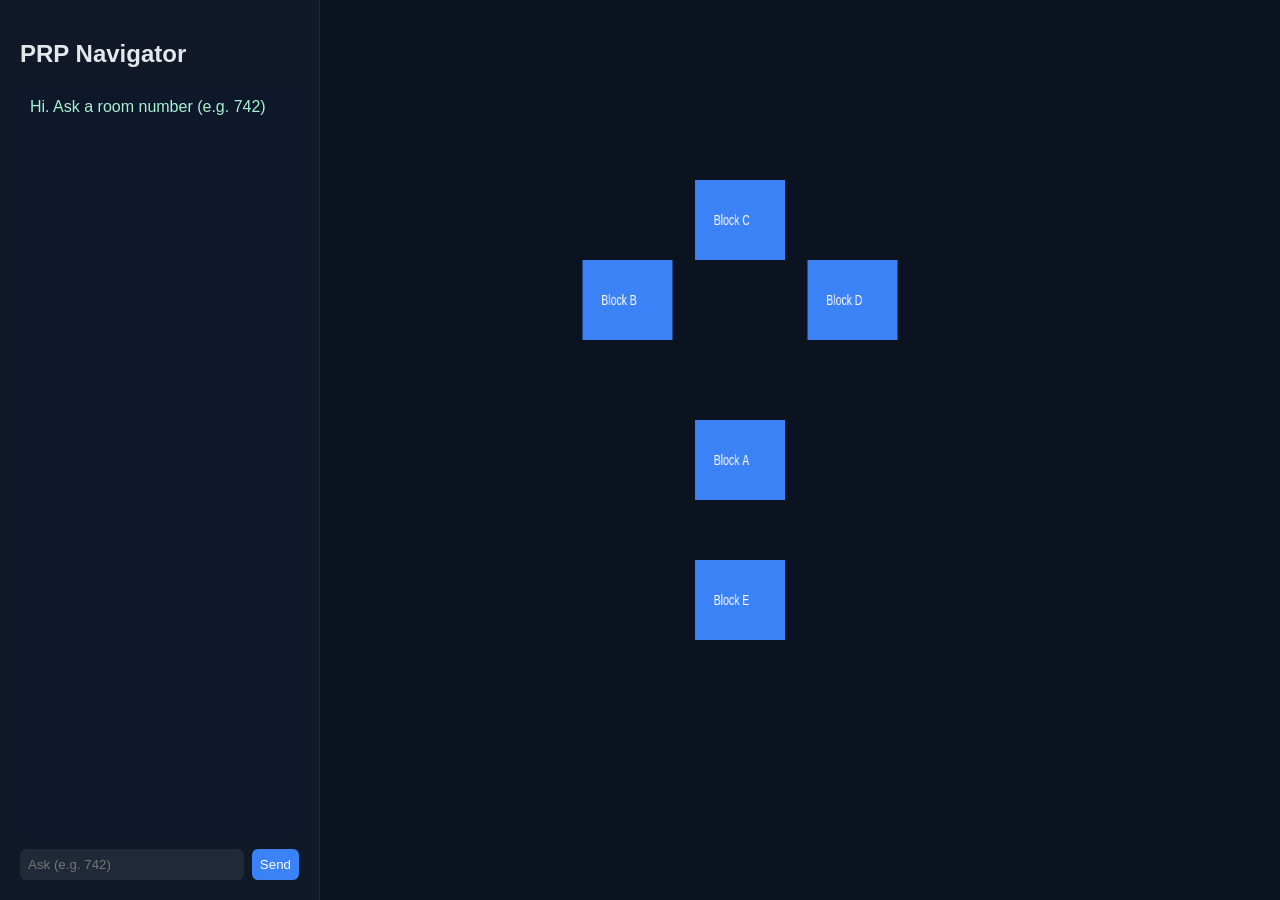
==== frontend/index.html @ 0db6a124 "PRP Navigator fullstack(frontend+backend+chatbot" ====
<html>
<html lang="en">
<head>
<meta charset="UTF-8">
<title>PRP Navigator</title>
<link rel="stylesheet" href="style.css">
</head>

<body>

<div class="app">

  <div class="sidebar">
    <h2>PRP Navigator</h2>

    <div id="messages"></div>

    <div class="chat-input">
      <input id="chatInput" placeholder="Ask (e.g. 742)">
      <button id="sendBtn">Send</button>
    </div>
  </div>

  <div class="map-container">
    <canvas id="map"></canvas>
  </div>

</div>

<script type="module" src="app.js"></script>

</body>
</html>
---- frontend/style.css ----
*{ box-sizing:border-box; }

body{
margin:0;
font-family:Inter, sans-serif;
background:#0b1220;
color:#e5e7eb;
}

.app{
display:flex;
height:100vh;
}

.sidebar{
width:320px;
background:#111827;
padding:20px;
display:flex;
flex-direction:column;
border-right:1px solid #1f2937;
}

#messages{
flex:1;
overflow-y:auto;
background:#0f172a;
padding:10px;
border-radius:8px;
margin-bottom:10px;
}

.message{ margin-bottom:8px; }
.user{ color:#93c5fd; }
.bot{ color:#a7f3d0; }

.chat-input{
display:flex;
gap:8px;
}

input{
flex:1;
padding:8px;
border:none;
border-radius:6px;
background:#1f2937;
color:white;
}

button{
padding:8px;
border:none;
border-radius:6px;
background:#3b82f6;
color:white;
cursor:pointer;
}

.map-container{
flex:1;
}

canvas{
width:100%;
height:100%;
display:block;
}
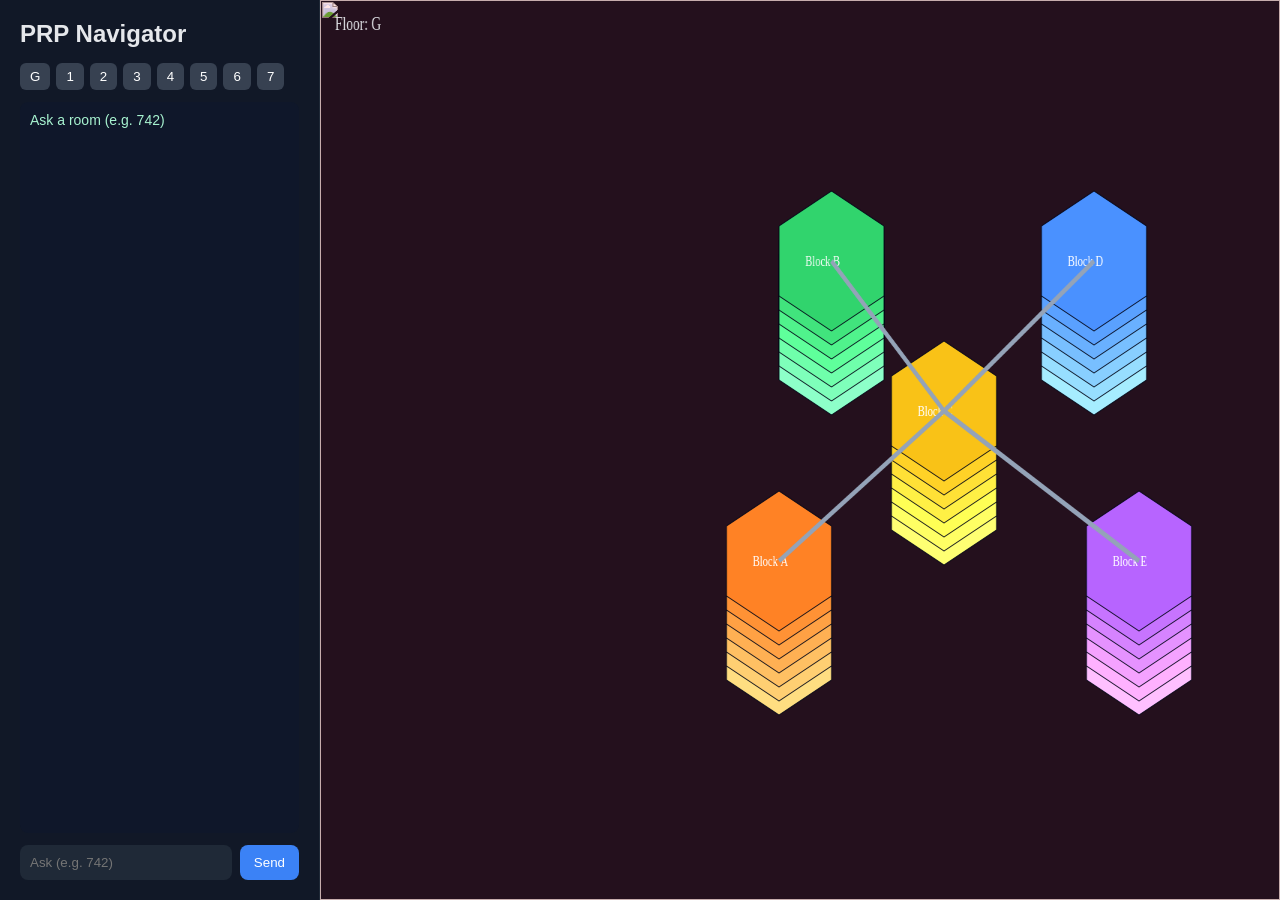
==== commit c4fede37: "final PRP navigator with layout + chatbot + backend fix" ====
--- a/frontend/index.html
+++ b/frontend/index.html
@@ -13,15 +13,28 @@
   <div class="sidebar">
     <h2>PRP Navigator</h2>
 
+    <div class="floor-controls">
+      <button onclick="setFloor('G')">G</button>
+      <button onclick="setFloor('1')">1</button>
+      <button onclick="setFloor('2')">2</button>
+      <button onclick="setFloor('3')">3</button>
+      <button onclick="setFloor('4')">4</button>
+      <button onclick="setFloor('5')">5</button>
+      <button onclick="setFloor('6')">6</button>
+      <button onclick="setFloor('7')">7</button>
+    </div>
+
     <div id="messages"></div>
 
     <div class="chat-input">
       <input id="chatInput" placeholder="Ask (e.g. 742)">
       <button id="sendBtn">Send</button>
     </div>
+
   </div>
 
   <div class="map-container">
+    <img src="prp.jpg" class="bg-image">
     <canvas id="map"></canvas>
   </div>
 
--- a/frontend/style.css
+++ b/frontend/style.css
@@ -1,68 +1,155 @@
-*{ box-sizing:border-box; }
+*{
+  box-sizing: border-box;
+  margin: 0;
+  padding: 0;
+}
+
 
 body{
-margin:0;
-font-family:Inter, sans-serif;
-background:#0b1220;
-color:#e5e7eb;
+  font-family: Inter, sans-serif;
+  background: #0b1220;
+  color: #e5e7eb;
+  height: 100vh;
+  overflow: hidden;
 }
 
+
 .app{
-display:flex;
-height:100vh;
+  display: flex;
+  height: 100vh;
 }
 
+
 .sidebar{
-width:320px;
-background:#111827;
-padding:20px;
-display:flex;
-flex-direction:column;
-border-right:1px solid #1f2937;
+  width: 320px;
+  background: #111827;
+  padding: 20px;
+  display: flex;
+  flex-direction: column;
+  border-right: 1px solid #1f2937;
 }
 
-#messages{
-flex:1;
-overflow-y:auto;
-background:#0f172a;
-padding:10px;
-border-radius:8px;
-margin-bottom:10px;
+.sidebar h2{
+  margin-bottom: 15px;
 }
 
-.message{ margin-bottom:8px; }
-.user{ color:#93c5fd; }
-.bot{ color:#a7f3d0; }
+
+.floor-controls{
+  display: flex;
+  flex-wrap: wrap;
+  gap: 6px;
+  margin-bottom: 12px;
+}
+
+.floor-controls button{
+  background: #374151;
+  color: white;
+  border: none;
+  padding: 6px 10px;
+  border-radius: 6px;
+  cursor: pointer;
+  transition: 0.2s;
+}
+
+.floor-controls button:hover{
+  background: #4b5563;
+}
+
+
+#messages{
+  flex: 1;
+  overflow-y: auto;
+  background: #0f172a;
+  padding: 10px;
+  border-radius: 8px;
+  margin-bottom: 12px;
+}
+
+
+.message{
+  margin-bottom: 8px;
+  font-size: 14px;
+}
+
+.user{
+  color: #93c5fd;
+}
+
+.bot{
+  color: #a7f3d0;
+}
+
 
 .chat-input{
-display:flex;
-gap:8px;
+  display: flex;
+  gap: 8px;
 }
 
 input{
-flex:1;
-padding:8px;
-border:none;
-border-radius:6px;
-background:#1f2937;
-color:white;
+  flex: 1;
+  padding: 10px;
+  border: none;
+  border-radius: 8px;
+  background: #1f2937;
+  color: white;
+  outline: none;
 }
 
-button{
-padding:8px;
-border:none;
-border-radius:6px;
-background:#3b82f6;
-color:white;
-cursor:pointer;
+input:focus{
+  outline: 2px solid #3b82f6;
 }
 
-.map-container{
-flex:1;
+
+button{
+  padding: 10px 14px;
+  border: none;
+  border-radius: 8px;
+  background: #3b82f6;
+  color: white;
+  cursor: pointer;
+  transition: 0.2s;
 }
 
-canvas{
+button:hover{
+  background: #2563eb;
+}
+
+
+.map-container{
+  flex: 1;
+  position: relative;
+  overflow: hidden;
+}
+
+
+.bg-image{
+position:absolute;
+top:0;
+left:0;
 width:100%;
 height:100%;
-display:block;
+object-fit:cover;
+opacity:1;        
+z-index:0;
+}
+
+
+canvas{
+  position: absolute;
+  top: 0;
+  left: 0;
+  width: 100%;
+  height: 100%;
+background: rgba(255,0,0,0.1);
+  z-index: 1;
+}
+
+
+#messages::-webkit-scrollbar{
+  width: 6px;
+}
+
+#messages::-webkit-scrollbar-thumb{
+  background: #374151;
+  border-radius: 4px;
 }
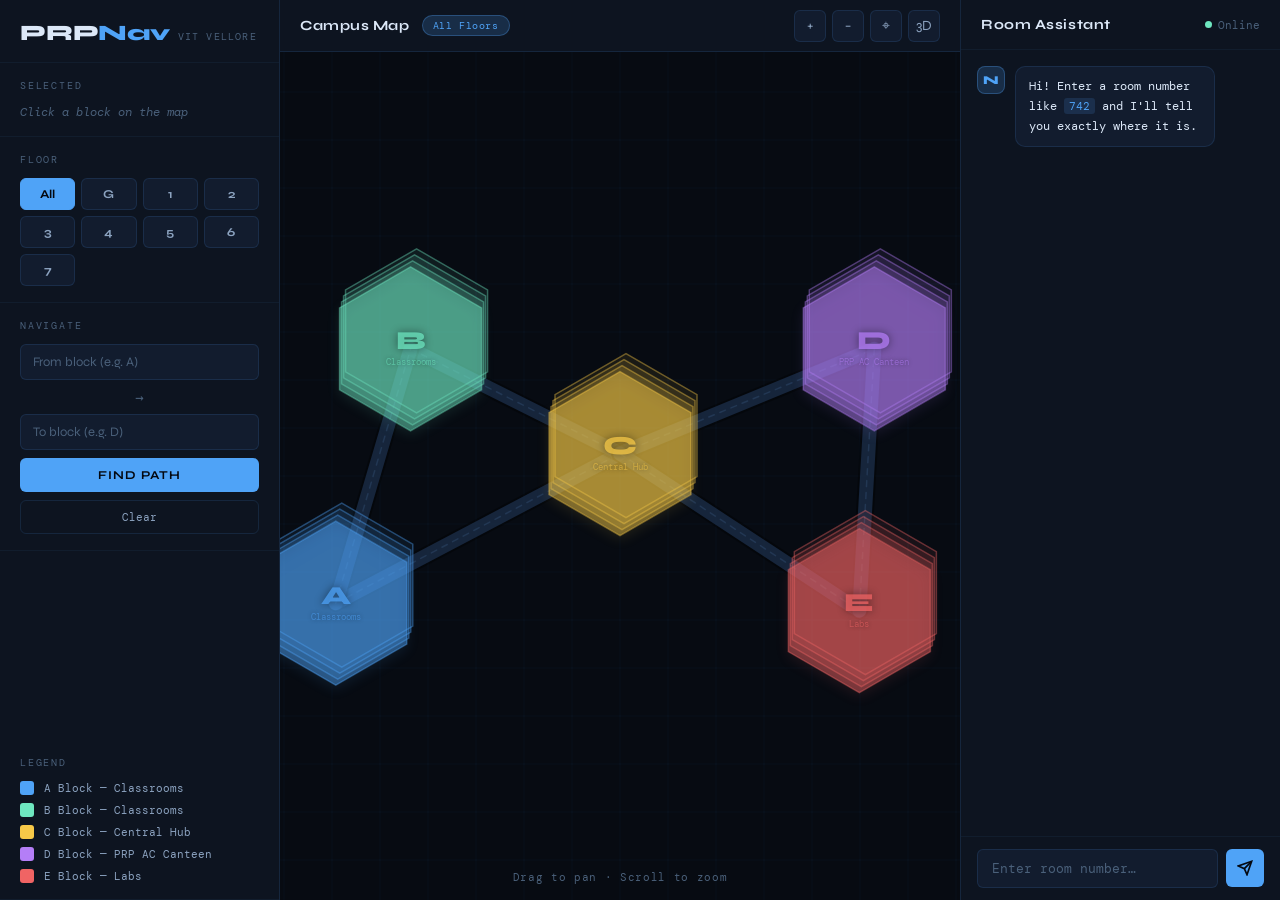
==== commit 79162d7a: "update code" ====
--- a/frontend/index.html
+++ b/frontend/index.html
@@ -1,46 +1,134 @@
 <html>
 <html lang="en">
 <head>
-<meta charset="UTF-8">
-<title>PRP Navigator</title>
-<link rel="stylesheet" href="style.css">
+  <meta charset="UTF-8" />
+  <meta name="viewport" content="width=device-width, initial-scale=1.0" />
+  <title>PRP Navigator — VIT Vellore</title>
+  <link rel="stylesheet" href="style.css" />
+  <link
+    href="https://fonts.googleapis.com/css2?family=Syne:wght@400;600;700;800&family=DM+Mono:wght@300;400;500&family=Instrument+Serif:ital@0;1&display=swap"
+    rel="stylesheet"
+  />
 </head>
-
 <body>
 
-<div class="app">
-
-  <div class="sidebar">
-    <h2>PRP Navigator</h2>
-
-    <div class="floor-controls">
-      <button onclick="setFloor('G')">G</button>
-      <button onclick="setFloor('1')">1</button>
-      <button onclick="setFloor('2')">2</button>
-      <button onclick="setFloor('3')">3</button>
-      <button onclick="setFloor('4')">4</button>
-      <button onclick="setFloor('5')">5</button>
-      <button onclick="setFloor('6')">6</button>
-      <button onclick="setFloor('7')">7</button>
+  
+  <aside class="sidebar" id="sidebar">
+    <div class="sidebar-header">
+      <span class="logo">PRP<em>Nav</em></span>
+      <span class="logo-sub">VIT Vellore</span>
     </div>
 
-    <div id="messages"></div>
-
-    <div class="chat-input">
-      <input id="chatInput" placeholder="Ask (e.g. 742)">
-      <button id="sendBtn">Send</button>
+   
+    <div class="panel" id="infoPanel">
+      <div class="panel-label">Selected</div>
+      <div class="panel-empty" id="infoPanelEmpty">Click a block on the map</div>
+      <div class="panel-content hidden" id="infoPanelContent">
+        <div class="info-block-name" id="infoBlockName">—</div>
+        <div class="info-meta" id="infoMeta">—</div>
+        <div class="info-tags" id="infoTags"></div>
+      </div>
     </div>
 
-  </div>
+   
+    <div class="panel" id="floorPanel">
+      <div class="panel-label">Floor</div>
+      <div class="floor-grid" id="floorGrid">
+      
+      </div>
+    </div>
 
-  <div class="map-container">
-    <img src="prp.jpg" class="bg-image">
-    <canvas id="map"></canvas>
-  </div>
+  
+    <div class="panel">
+      <div class="panel-label">Navigate</div>
+      <div class="nav-form">
+        <input
+          type="text"
+          id="navFrom"
+          class="nav-input"
+          placeholder="From block (e.g. A)"
+          maxlength="1"
+        />
+        <div class="nav-arrow">→</div>
+        <input
+          type="text"
+          id="navTo"
+          class="nav-input"
+          placeholder="To block (e.g. D)"
+          maxlength="1"
+        />
+        <button class="btn-nav" id="btnNavigate">Find Path</button>
+        <button class="btn-clear" id="btnClear">Clear</button>
+      </div>
+      <div class="path-result hidden" id="pathResult"></div>
+    </div>
 
-</div>
+   
+    <div class="panel legend-panel">
+      <div class="panel-label">Legend</div>
+      <div class="legend-items" id="legendItems">
+     
+      </div>
+    </div>
+  </aside>
 
-<script type="module" src="app.js"></script>
+  <main class="main">
+    <div class="map-toolbar">
+      <div class="toolbar-left">
+        <span class="map-title">Campus Map</span>
+        <span class="map-floor-badge" id="mapFloorBadge">All Floors</span>
+      </div>
+      <div class="toolbar-right">
+        <button class="tool-btn" id="btnZoomIn" title="Zoom In">+</button>
+        <button class="tool-btn" id="btnZoomOut" title="Zoom Out">−</button>
+        <button class="tool-btn" id="btnReset" title="Reset View">⌖</button>
+        <button class="tool-btn" id="btnToggle3D" title="Toggle 3D">3D</button>
+      </div>
+    </div>
 
+    <div class="canvas-wrap" id="canvasWrap">
+      <canvas id="mapCanvas"></canvas>
+      <div class="canvas-hint" id="canvasHint">Drag to pan · Scroll to zoom</div>
+    </div>
+  </main>
+
+
+  <section class="chat-panel" id="chatPanel">
+    <div class="chat-header">
+      <span class="chat-title">Room Assistant</span>
+      <div class="chat-status">
+        <span class="status-dot"></span>
+        <span>Online</span>
+      </div>
+    </div>
+
+    <div class="chat-messages" id="chatMessages">
+      <div class="chat-msg bot">
+        <div class="msg-avatar">N</div>
+        <div class="msg-bubble">
+          Hi! Enter a room number like <code>742</code> and I'll tell you exactly where it is.
+        </div>
+      </div>
+    </div>
+
+    <div class="chat-input-row">
+      <input
+        type="text"
+        id="chatInput"
+        class="chat-input"
+        placeholder="Enter room number…"
+        autocomplete="off"
+      />
+      <button class="btn-send" id="btnSend">
+        <svg width="16" height="16" viewBox="0 0 24 24" fill="none" stroke="currentColor" stroke-width="2.5">
+          <line x1="22" y1="2" x2="11" y2="13"></line>
+          <polygon points="22 2 15 22 11 13 2 9 22 2"></polygon>
+        </svg>
+      </button>
+    </div>
+  </section>
+
+  
+  <script type="module" src="app.js"></script>
 </body>
 </html>
--- a/frontend/style.css
+++ b/frontend/style.css
@@ -1,155 +1,724 @@
-*{
+:root {
+  --bg:          #070b12;
+  --surface:     #0d1420;
+  --surface2:    #121c2e;
+  --surface3:    #182237;
+  --border:      rgba(82, 160, 255, 0.13);
+  --border2:     rgba(82, 160, 255, 0.06);
+
+  --accent:      #4fa3f7;
+  --accent-dim:  rgba(79, 163, 247, 0.18);
+  --accent2:     #6ee7c0;
+  --accent3:     #f7c948;
+  --danger:      #f06464;
+  --purple:      #b47ef7;
+
+  --text:        #dce8f8;
+  --text-mid:    #8ca3c0;
+  --text-dim:    #4a607a;
+
+  --sidebar-w:   280px;
+  --chat-w:      320px;
+  --toolbar-h:   52px;
+
+  --radius-sm:   6px;
+  --radius-md:   10px;
+  --radius-lg:   16px;
+
+  --font-display: 'Syne', sans-serif;
+  --font-body:    'DM Mono', monospace;
+  --font-serif:   'Instrument Serif', serif;
+
+  --shadow-glow: 0 0 32px rgba(79, 163, 247, 0.12);
+  --shadow-card: 0 4px 24px rgba(0, 0, 0, 0.5);
+}
+
+
+*, *::before, *::after {
   box-sizing: border-box;
   margin: 0;
   padding: 0;
 }
 
-
-body{
-  font-family: Inter, sans-serif;
-  background: #0b1220;
-  color: #e5e7eb;
-  height: 100vh;
+html, body {
+  height: 100%;
   overflow: hidden;
 }
 
-
-.app{
-  display: flex;
-  height: 100vh;
-}
-
-
-.sidebar{
-  width: 320px;
-  background: #111827;
-  padding: 20px;
+body {
+  background: var(--bg);
+  color: var(--text);
+  font-family: var(--font-body);
+  font-size: 13px;
+  display: flex;
+  flex-direction: row;
+}
+
+::-webkit-scrollbar              { width: 4px; height: 4px; }
+::-webkit-scrollbar-track        { background: transparent; }
+::-webkit-scrollbar-thumb        { background: var(--border); border-radius: 2px; }
+::-webkit-scrollbar-thumb:hover  { background: var(--accent-dim); }
+
+
+.hidden { display: none !important; }
+
+
+.sidebar {
+  width: var(--sidebar-w);
+  flex-shrink: 0;
+  background: var(--surface);
+  border-right: 1px solid var(--border);
   display: flex;
   flex-direction: column;
-  border-right: 1px solid #1f2937;
-}
-
-.sidebar h2{
-  margin-bottom: 15px;
-}
-
-
-.floor-controls{
+  gap: 0;
+  overflow-y: auto;
+  z-index: 20;
+}
+
+.sidebar-header {
+  padding: 20px 20px 16px;
+  border-bottom: 1px solid var(--border2);
+  display: flex;
+  align-items: baseline;
+  gap: 8px;
+}
+
+.logo {
+  font-family: var(--font-display);
+  font-size: 22px;
+  font-weight: 800;
+  letter-spacing: -0.01em;
+  color: var(--text);
+}
+
+.logo em {
+  font-style: normal;
+  color: var(--accent);
+}
+
+.logo-sub {
+  font-size: 10px;
+  letter-spacing: 0.12em;
+  text-transform: uppercase;
+  color: var(--text-dim);
+}
+
+
+.panel {
+  padding: 16px 20px;
+  border-bottom: 1px solid var(--border2);
+}
+
+.panel-label {
+  font-size: 10px;
+  letter-spacing: 0.18em;
+  text-transform: uppercase;
+  color: var(--text-dim);
+  margin-bottom: 12px;
+}
+
+.panel-empty {
+  font-size: 12px;
+  color: var(--text-dim);
+  font-style: italic;
+}
+
+
+.info-block-name {
+  font-family: var(--font-display);
+  font-size: 20px;
+  font-weight: 800;
+  color: var(--accent);
+  margin-bottom: 4px;
+}
+
+.info-meta {
+  font-size: 11px;
+  color: var(--text-mid);
+  margin-bottom: 10px;
+  line-height: 1.6;
+}
+
+.info-tags {
   display: flex;
   flex-wrap: wrap;
   gap: 6px;
-  margin-bottom: 12px;
-}
-
-.floor-controls button{
-  background: #374151;
-  color: white;
+}
+
+.tag {
+  font-size: 10px;
+  padding: 3px 10px;
+  border-radius: 100px;
+  border: 1px solid var(--border);
+  color: var(--text-mid);
+  background: var(--surface2);
+  letter-spacing: 0.04em;
+}
+
+.tag.accent { border-color: rgba(79,163,247,0.4); color: var(--accent); }
+.tag.green  { border-color: rgba(110,231,192,0.4); color: var(--accent2); }
+.tag.gold   { border-color: rgba(247,201,72,0.4);  color: var(--accent3); }
+
+
+.floor-grid {
+  display: grid;
+  grid-template-columns: repeat(4, 1fr);
+  gap: 6px;
+}
+
+.floor-btn {
+  padding: 8px 0;
+  background: var(--surface2);
+  border: 1px solid var(--border);
+  border-radius: var(--radius-sm);
+  color: var(--text-mid);
+  font-family: var(--font-display);
+  font-weight: 700;
+  font-size: 12px;
+  cursor: pointer;
+  transition: all 0.18s ease;
+  text-align: center;
+}
+
+.floor-btn:hover {
+  border-color: var(--accent);
+  color: var(--accent);
+  background: var(--accent-dim);
+}
+
+.floor-btn.active {
+  background: var(--accent);
+  border-color: var(--accent);
+  color: #040810;
+}
+
+
+.nav-form {
+  display: flex;
+  flex-direction: column;
+  gap: 8px;
+}
+
+.nav-input {
+  width: 100%;
+  padding: 9px 12px;
+  background: var(--surface2);
+  border: 1px solid var(--border);
+  border-radius: var(--radius-sm);
+  color: var(--text);
+  font-family: var(--font-display);
+  font-weight: 700;
+  font-size: 13px;
+  letter-spacing: 0.06em;
+  text-transform: uppercase;
+  outline: none;
+  transition: border-color 0.18s;
+}
+
+.nav-input:focus {
+  border-color: var(--accent);
+}
+
+.nav-input::placeholder {
+  color: var(--text-dim);
+  font-weight: 400;
+  text-transform: none;
+  letter-spacing: 0;
+}
+
+.nav-arrow {
+  text-align: center;
+  color: var(--text-dim);
+  font-size: 14px;
+}
+
+.btn-nav {
+  width: 100%;
+  padding: 10px;
+  background: var(--accent);
+  color: #040810;
   border: none;
-  padding: 6px 10px;
-  border-radius: 6px;
+  border-radius: var(--radius-sm);
+  font-family: var(--font-display);
+  font-weight: 700;
+  font-size: 12px;
+  letter-spacing: 0.08em;
+  text-transform: uppercase;
   cursor: pointer;
-  transition: 0.2s;
-}
-
-.floor-controls button:hover{
-  background: #4b5563;
-}
-
-
-#messages{
+  transition: all 0.18s;
+}
+
+.btn-nav:hover {
+  box-shadow: 0 0 20px rgba(79, 163, 247, 0.4);
+  transform: translateY(-1px);
+}
+
+.btn-clear {
+  width: 100%;
+  padding: 9px;
+  background: transparent;
+  color: var(--text-mid);
+  border: 1px solid var(--border);
+  border-radius: var(--radius-sm);
+  font-family: var(--font-body);
+  font-size: 11px;
+  cursor: pointer;
+  transition: all 0.18s;
+}
+
+.btn-clear:hover {
+  border-color: var(--danger);
+  color: var(--danger);
+}
+
+.path-result {
+  margin-top: 10px;
+  padding: 10px 12px;
+  background: rgba(110, 231, 192, 0.08);
+  border: 1px solid rgba(110, 231, 192, 0.25);
+  border-radius: var(--radius-sm);
+  color: var(--accent2);
+  font-size: 11px;
+  line-height: 1.7;
+}
+
+
+.legend-panel { margin-top: auto; }
+
+.legend-items {
+  display: flex;
+  flex-direction: column;
+  gap: 8px;
+}
+
+.legend-item {
+  display: flex;
+  align-items: center;
+  gap: 10px;
+  font-size: 11px;
+  color: var(--text-mid);
+}
+
+.legend-swatch {
+  width: 14px;
+  height: 14px;
+  border-radius: 3px;
+  flex-shrink: 0;
+}
+
+
+.main {
   flex: 1;
-  overflow-y: auto;
-  background: #0f172a;
-  padding: 10px;
-  border-radius: 8px;
-  margin-bottom: 12px;
-}
-
-
-.message{
-  margin-bottom: 8px;
+  display: flex;
+  flex-direction: column;
+  overflow: hidden;
+  position: relative;
+}
+
+
+.map-toolbar {
+  height: var(--toolbar-h);
+  padding: 0 20px;
+  background: var(--surface);
+  border-bottom: 1px solid var(--border);
+  display: flex;
+  align-items: center;
+  justify-content: space-between;
+  flex-shrink: 0;
+  z-index: 10;
+}
+
+.toolbar-left {
+  display: flex;
+  align-items: center;
+  gap: 12px;
+}
+
+.map-title {
+  font-family: var(--font-display);
+  font-weight: 700;
   font-size: 14px;
-}
-
-.user{
-  color: #93c5fd;
-}
-
-.bot{
-  color: #a7f3d0;
-}
-
-
-.chat-input{
-  display: flex;
-  gap: 8px;
-}
-
-input{
-  flex: 1;
-  padding: 10px;
-  border: none;
-  border-radius: 8px;
-  background: #1f2937;
-  color: white;
-  outline: none;
-}
-
-input:focus{
-  outline: 2px solid #3b82f6;
-}
-
-
-button{
-  padding: 10px 14px;
-  border: none;
-  border-radius: 8px;
-  background: #3b82f6;
-  color: white;
+  letter-spacing: 0.04em;
+  color: var(--text);
+}
+
+.map-floor-badge {
+  font-size: 10px;
+  padding: 3px 10px;
+  background: var(--accent-dim);
+  color: var(--accent);
+  border-radius: 100px;
+  border: 1px solid rgba(79, 163, 247, 0.3);
+  letter-spacing: 0.06em;
+}
+
+.toolbar-right {
+  display: flex;
+  gap: 6px;
+}
+
+.tool-btn {
+  width: 32px;
+  height: 32px;
+  background: var(--surface2);
+  border: 1px solid var(--border);
+  border-radius: var(--radius-sm);
+  color: var(--text-mid);
+  font-family: var(--font-display);
+  font-size: 14px;
   cursor: pointer;
-  transition: 0.2s;
-}
-
-button:hover{
-  background: #2563eb;
-}
-
-
-.map-container{
+  transition: all 0.18s;
+  display: flex;
+  align-items: center;
+  justify-content: center;
+}
+
+.tool-btn:hover {
+  border-color: var(--accent);
+  color: var(--accent);
+  background: var(--accent-dim);
+}
+
+.tool-btn.active {
+  background: var(--accent-dim);
+  border-color: var(--accent);
+  color: var(--accent);
+}
+
+
+.canvas-wrap {
   flex: 1;
   position: relative;
   overflow: hidden;
-}
-
-
-.bg-image{
-position:absolute;
-top:0;
-left:0;
-width:100%;
-height:100%;
-object-fit:cover;
-opacity:1;        
-z-index:0;
-}
-
-
-canvas{
+  cursor: grab;
+}
+
+.canvas-wrap:active {
+  cursor: grabbing;
+}
+
+#mapCanvas {
   position: absolute;
   top: 0;
   left: 0;
-  width: 100%;
+  touch-action: none;
+}
+
+.canvas-hint {
+  position: absolute;
+  bottom: 16px;
+  left: 50%;
+  transform: translateX(-50%);
+  font-size: 11px;
+  color: var(--text-dim);
+  letter-spacing: 0.06em;
+  pointer-events: none;
+  opacity: 1;
+  transition: opacity 1s ease;
+}
+
+.canvas-hint.faded { opacity: 0; }
+
+
+.chat-panel {
+  width: var(--chat-w);
+  flex-shrink: 0;
+  background: var(--surface);
+  border-left: 1px solid var(--border);
+  display: flex;
+  flex-direction: column;
+  overflow: hidden;
+  z-index: 20;
+}
+
+.chat-header {
+  padding: 16px 20px;
+  border-bottom: 1px solid var(--border2);
+  display: flex;
+  align-items: center;
+  justify-content: space-between;
+  flex-shrink: 0;
+}
+
+.chat-title {
+  font-family: var(--font-display);
+  font-weight: 700;
+  font-size: 14px;
+  letter-spacing: 0.04em;
+}
+
+.chat-status {
+  display: flex;
+  align-items: center;
+  gap: 6px;
+  font-size: 11px;
+  color: var(--text-dim);
+}
+
+.status-dot {
+  width: 7px;
+  height: 7px;
+  border-radius: 50%;
+  background: var(--accent2);
+  animation: pulse 2s infinite;
+}
+
+@keyframes pulse {
+  0%, 100% { opacity: 1; }
+  50%       { opacity: 0.4; }
+}
+
+
+.chat-messages {
+  flex: 1;
+  overflow-y: auto;
+  padding: 16px;
+  display: flex;
+  flex-direction: column;
+  gap: 14px;
+}
+
+.chat-msg {
+  display: flex;
+  gap: 10px;
+  align-items: flex-start;
+}
+
+.chat-msg.user {
+  flex-direction: row-reverse;
+}
+
+.msg-avatar {
+  width: 28px;
+  height: 28px;
+  border-radius: 8px;
+  background: var(--accent-dim);
+  border: 1px solid rgba(79, 163, 247, 0.3);
+  color: var(--accent);
+  font-family: var(--font-display);
+  font-weight: 800;
+  font-size: 12px;
+  display: flex;
+  align-items: center;
+  justify-content: center;
+  flex-shrink: 0;
+}
+
+.chat-msg.user .msg-avatar {
+  background: rgba(110, 231, 192, 0.12);
+  border-color: rgba(110, 231, 192, 0.3);
+  color: var(--accent2);
+}
+
+.msg-bubble {
+  max-width: 200px;
+  padding: 10px 13px;
+  background: var(--surface2);
+  border: 1px solid var(--border);
+  border-radius: var(--radius-md);
+  font-size: 12px;
+  line-height: 1.65;
+  color: var(--text);
+}
+
+.chat-msg.user .msg-bubble {
+  background: rgba(79, 163, 247, 0.1);
+  border-color: rgba(79, 163, 247, 0.25);
+}
+
+.msg-bubble code {
+  background: rgba(79, 163, 247, 0.15);
+  color: var(--accent);
+  padding: 1px 5px;
+  border-radius: 3px;
+  font-family: var(--font-body);
+  font-size: 11px;
+}
+
+.msg-bubble strong {
+  color: var(--accent2);
+  font-weight: 500;
+}
+
+
+.typing-indicator {
+  display: flex;
+  gap: 4px;
+  align-items: center;
+  padding: 4px 0;
+}
+
+.typing-indicator span {
+  width: 6px;
+  height: 6px;
+  background: var(--text-dim);
+  border-radius: 50%;
+  animation: typing-bounce 1.2s infinite;
+}
+
+.typing-indicator span:nth-child(2) { animation-delay: 0.2s; }
+.typing-indicator span:nth-child(3) { animation-delay: 0.4s; }
+
+@keyframes typing-bounce {
+  0%, 80%, 100% { transform: scale(0.8); opacity: 0.4; }
+  40%            { transform: scale(1.2); opacity: 1; }
+}
+
+
+.chat-input-row {
+  padding: 12px 16px;
+  border-top: 1px solid var(--border2);
+  display: flex;
+  gap: 8px;
+  flex-shrink: 0;
+}
+
+.chat-input {
+  flex: 1;
+  padding: 10px 14px;
+  background: var(--surface2);
+  border: 1px solid var(--border);
+  border-radius: var(--radius-sm);
+  color: var(--text);
+  font-family: var(--font-body);
+  font-size: 13px;
+  outline: none;
+  transition: border-color 0.18s;
+}
+
+.chat-input:focus {
+  border-color: var(--accent);
+}
+
+.chat-input::placeholder {
+  color: var(--text-dim);
+}
+
+.btn-send {
+  width: 38px;
+  height: 38px;
+  background: var(--accent);
+  border: none;
+  border-radius: var(--radius-sm);
+  color: #040810;
+  cursor: pointer;
+  display: flex;
+  align-items: center;
+  justify-content: center;
+  transition: all 0.18s;
+  flex-shrink: 0;
+}
+
+.btn-send:hover {
+  box-shadow: 0 0 16px rgba(79, 163, 247, 0.5);
+  transform: scale(1.05);
+}
+
+.btn-send:active {
+  transform: scale(0.97);
+}
+
+
+.loading-overlay {
+  position: fixed;
+  inset: 0;
+  background: var(--bg);
+  display: flex;
+  flex-direction: column;
+  align-items: center;
+  justify-content: center;
+  gap: 16px;
+  z-index: 999;
+  transition: opacity 0.5s ease;
+}
+
+.loading-overlay.hidden {
+  opacity: 0;
+  pointer-events: none;
+}
+
+.loading-logo {
+  font-family: var(--font-display);
+  font-size: 36px;
+  font-weight: 800;
+  color: var(--text);
+}
+
+.loading-logo em {
+  color: var(--accent);
+  font-style: normal;
+}
+
+.loading-bar-wrap {
+  width: 180px;
+  height: 3px;
+  background: var(--surface2);
+  border-radius: 2px;
+  overflow: hidden;
+}
+
+.loading-bar {
   height: 100%;
-background: rgba(255,0,0,0.1);
-  z-index: 1;
-}
-
-
-#messages::-webkit-scrollbar{
-  width: 6px;
-}
-
-#messages::-webkit-scrollbar-thumb{
-  background: #374151;
-  border-radius: 4px;
+  background: var(--accent);
+  border-radius: 2px;
+  animation: loading-fill 0.9s ease forwards;
+}
+
+@keyframes loading-fill {
+  from { width: 0; }
+  to   { width: 100%; }
+}
+
+.loading-text {
+  font-size: 11px;
+  color: var(--text-dim);
+  letter-spacing: 0.12em;
+  text-transform: uppercase;
+}
+
+
+.map-tooltip {
+  position: fixed;
+  pointer-events: none;
+  background: var(--surface);
+  border: 1px solid var(--border);
+  border-radius: var(--radius-sm);
+  padding: 8px 12px;
+  font-size: 11px;
+  color: var(--text);
+  z-index: 100;
+  opacity: 0;
+  transition: opacity 0.15s;
+  white-space: nowrap;
+  box-shadow: var(--shadow-card);
+}
+
+.map-tooltip.visible {
+  opacity: 1;
+}
+
+.tooltip-name {
+  font-family: var(--font-display);
+  font-weight: 700;
+  font-size: 13px;
+  color: var(--accent);
+  margin-bottom: 2px;
+}
+
+.tooltip-sub {
+  color: var(--text-mid);
+  font-size: 10px;
+}
+
+
+@media (max-width: 1100px) {
+  :root { --chat-w: 280px; }
+}
+
+@media (max-width: 900px) {
+  .chat-panel { display: none; }
+}
+
+@media (max-width: 640px) {
+  .sidebar { display: none; }
 }
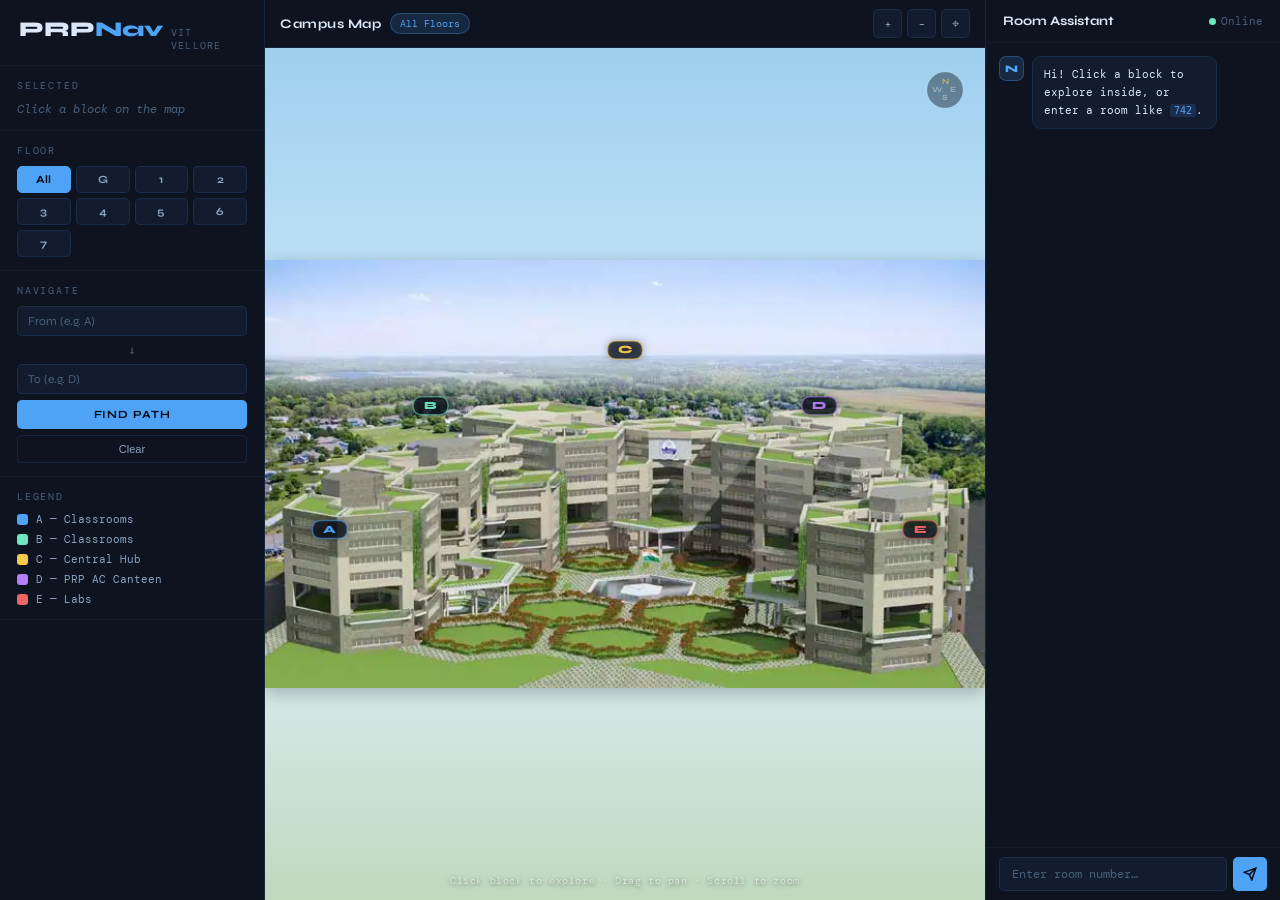
==== commit fe053de0: "updated code" ====
--- a/frontend/index.html
+++ b/frontend/index.html
@@ -1,134 +1,126 @@
-<html>
+<!DOCTYPE html>
 <html lang="en">
 <head>
   <meta charset="UTF-8" />
   <meta name="viewport" content="width=device-width, initial-scale=1.0" />
   <title>PRP Navigator — VIT Vellore</title>
   <link rel="stylesheet" href="style.css" />
-  <link
-    href="https://fonts.googleapis.com/css2?family=Syne:wght@400;600;700;800&family=DM+Mono:wght@300;400;500&family=Instrument+Serif:ital@0;1&display=swap"
-    rel="stylesheet"
-  />
+  <link href="https://fonts.googleapis.com/css2?family=Syne:wght@400;600;700;800&family=DM+Mono:wght@300;400;500&display=swap" rel="stylesheet" />
 </head>
 <body>
 
-  
-  <aside class="sidebar" id="sidebar">
-    <div class="sidebar-header">
+  <div class="loader" id="loader">
+    <div class="llogo">PRP<em>Nav</em></div>
+    <div class="lbar-wrap"><div class="lbar"></div></div>
+    <div class="ltxt">Loading campus…</div>
+  </div>
+
+  <aside class="sidebar">
+    <div class="sb-hdr">
       <span class="logo">PRP<em>Nav</em></span>
       <span class="logo-sub">VIT Vellore</span>
     </div>
 
-   
-    <div class="panel" id="infoPanel">
-      <div class="panel-label">Selected</div>
-      <div class="panel-empty" id="infoPanelEmpty">Click a block on the map</div>
-      <div class="panel-content hidden" id="infoPanelContent">
-        <div class="info-block-name" id="infoBlockName">—</div>
-        <div class="info-meta" id="infoMeta">—</div>
-        <div class="info-tags" id="infoTags"></div>
+    <div class="panel">
+      <div class="plbl">Selected</div>
+      <div class="pempty" id="infoEmpty">Click a block on the map</div>
+      <div class="hidden" id="infoContent">
+        <div class="iname" id="infoName"></div>
+        <div class="imeta" id="infoMeta"></div>
+        <div class="itags" id="infoTags"></div>
       </div>
     </div>
 
-   
-    <div class="panel" id="floorPanel">
-      <div class="panel-label">Floor</div>
-      <div class="floor-grid" id="floorGrid">
-      
-      </div>
+    <div class="panel">
+      <div class="plbl">Floor</div>
+      <div class="floor-grid" id="floorGrid"></div>
     </div>
 
-  
     <div class="panel">
-      <div class="panel-label">Navigate</div>
+      <div class="plbl">Navigate</div>
       <div class="nav-form">
-        <input
-          type="text"
-          id="navFrom"
-          class="nav-input"
-          placeholder="From block (e.g. A)"
-          maxlength="1"
-        />
-        <div class="nav-arrow">→</div>
-        <input
-          type="text"
-          id="navTo"
-          class="nav-input"
-          placeholder="To block (e.g. D)"
-          maxlength="1"
-        />
-        <button class="btn-nav" id="btnNavigate">Find Path</button>
-        <button class="btn-clear" id="btnClear">Clear</button>
+        <input type="text" id="navFrom" class="nav-input" placeholder="From (e.g. A)" maxlength="1" />
+        <div class="nav-arrow">↓</div>
+        <input type="text" id="navTo" class="nav-input" placeholder="To (e.g. D)" maxlength="1" />
+        <button class="btn-nav" id="btnNav">Find Path</button>
+        <button class="btn-clr" id="btnClr">Clear</button>
       </div>
       <div class="path-result hidden" id="pathResult"></div>
     </div>
 
-   
-    <div class="panel legend-panel">
-      <div class="panel-label">Legend</div>
-      <div class="legend-items" id="legendItems">
-     
-      </div>
+    <div class="panel">
+      <div class="plbl">Legend</div>
+      <div class="legend-list" id="legendList"></div>
     </div>
   </aside>
 
   <main class="main">
-    <div class="map-toolbar">
+    <div class="toolbar">
       <div class="toolbar-left">
         <span class="map-title">Campus Map</span>
-        <span class="map-floor-badge" id="mapFloorBadge">All Floors</span>
+        <span class="floor-badge" id="floorBadge">All Floors</span>
       </div>
       <div class="toolbar-right">
-        <button class="tool-btn" id="btnZoomIn" title="Zoom In">+</button>
-        <button class="tool-btn" id="btnZoomOut" title="Zoom Out">−</button>
-        <button class="tool-btn" id="btnReset" title="Reset View">⌖</button>
-        <button class="tool-btn" id="btnToggle3D" title="Toggle 3D">3D</button>
+        <button class="tbtn" id="btnZoomIn">+</button>
+        <button class="tbtn" id="btnZoomOut">−</button>
+        <button class="tbtn" id="btnReset">⌖</button>
       </div>
     </div>
 
-    <div class="canvas-wrap" id="canvasWrap">
+    <div class="map-wrap" id="mapWrap">
       <canvas id="mapCanvas"></canvas>
-      <div class="canvas-hint" id="canvasHint">Drag to pan · Scroll to zoom</div>
+      <div class="map-hint" id="mapHint">Click block to explore · Drag to pan · Scroll to zoom</div>
+    </div>
+
+    <div class="interior" id="interior">
+      <canvas id="intCanvas"></canvas>
+      <div class="int-ui">
+        <button class="int-back" id="intBack">
+          <svg width="12" height="12" viewBox="0 0 24 24" fill="none" stroke="currentColor" stroke-width="2.5">
+            <polyline points="15 18 9 12 15 6"/>
+          </svg>
+          Back to Map
+        </button>
+        <div class="int-title">
+          <em id="intTitleBlock">—</em> · Interior View
+        </div>
+        <div class="int-floors" id="intFloors"></div>
+        <div class="int-info" id="intInfo"></div>
+        <div class="int-zoom-hint">Drag to look · Scroll to zoom</div>
+      </div>
     </div>
   </main>
 
-
-  <section class="chat-panel" id="chatPanel">
-    <div class="chat-header">
+  <section class="chat">
+    <div class="chat-hdr">
       <span class="chat-title">Room Assistant</span>
       <div class="chat-status">
         <span class="status-dot"></span>
         <span>Online</span>
       </div>
     </div>
-
-    <div class="chat-messages" id="chatMessages">
-      <div class="chat-msg bot">
-        <div class="msg-avatar">N</div>
-        <div class="msg-bubble">
-          Hi! Enter a room number like <code>742</code> and I'll tell you exactly where it is.
-        </div>
+    <div class="chat-msgs" id="chatMsgs">
+      <div class="msg bot">
+        <div class="msg-av">N</div>
+        <div class="msg-bub">Hi! Click a block to explore inside, or enter a room like <code>742</code>.</div>
       </div>
     </div>
-
     <div class="chat-input-row">
-      <input
-        type="text"
-        id="chatInput"
-        class="chat-input"
-        placeholder="Enter room number…"
-        autocomplete="off"
-      />
-      <button class="btn-send" id="btnSend">
-        <svg width="16" height="16" viewBox="0 0 24 24" fill="none" stroke="currentColor" stroke-width="2.5">
-          <line x1="22" y1="2" x2="11" y2="13"></line>
-          <polygon points="22 2 15 22 11 13 2 9 22 2"></polygon>
+      <input type="text" id="chatInput" class="chat-input" placeholder="Enter room number…" autocomplete="off" />
+      <button class="chat-send" id="chatSend">
+        <svg width="14" height="14" viewBox="0 0 24 24" fill="none" stroke="currentColor" stroke-width="2.5">
+          <line x1="22" y1="2" x2="11" y2="13"/>
+          <polygon points="22 2 15 22 11 13 2 9 22 2"/>
         </svg>
       </button>
     </div>
   </section>
 
-  
+  <div class="tooltip" id="tooltip">
+    <div class="tt-name"></div>
+    <div class="tt-sub"></div>
+  </div>
+
   <script type="module" src="app.js"></script>
 </body>
 </html>
--- a/frontend/style.css
+++ b/frontend/style.css
@@ -1,724 +1,255 @@
 :root {
-  --bg:          #070b12;
-  --surface:     #0d1420;
-  --surface2:    #121c2e;
-  --surface3:    #182237;
-  --border:      rgba(82, 160, 255, 0.13);
-  --border2:     rgba(82, 160, 255, 0.06);
-
-  --accent:      #4fa3f7;
-  --accent-dim:  rgba(79, 163, 247, 0.18);
-  --accent2:     #6ee7c0;
-  --accent3:     #f7c948;
-  --danger:      #f06464;
-  --purple:      #b47ef7;
-
-  --text:        #dce8f8;
-  --text-mid:    #8ca3c0;
-  --text-dim:    #4a607a;
-
-  --sidebar-w:   280px;
-  --chat-w:      320px;
-  --toolbar-h:   52px;
-
-  --radius-sm:   6px;
-  --radius-md:   10px;
-  --radius-lg:   16px;
-
-  --font-display: 'Syne', sans-serif;
-  --font-body:    'DM Mono', monospace;
-  --font-serif:   'Instrument Serif', serif;
-
-  --shadow-glow: 0 0 32px rgba(79, 163, 247, 0.12);
-  --shadow-card: 0 4px 24px rgba(0, 0, 0, 0.5);
-}
-
-
-*, *::before, *::after {
-  box-sizing: border-box;
-  margin: 0;
-  padding: 0;
-}
-
-html, body {
-  height: 100%;
-  overflow: hidden;
-}
-
-body {
-  background: var(--bg);
-  color: var(--text);
-  font-family: var(--font-body);
-  font-size: 13px;
-  display: flex;
-  flex-direction: row;
-}
-
-::-webkit-scrollbar              { width: 4px; height: 4px; }
-::-webkit-scrollbar-track        { background: transparent; }
-::-webkit-scrollbar-thumb        { background: var(--border); border-radius: 2px; }
-::-webkit-scrollbar-thumb:hover  { background: var(--accent-dim); }
-
-
+  --bg: #070b12;
+  --s1: #0d1420;
+  --s2: #121c2e;
+  --bd: rgba(82, 160, 255, 0.13);
+  --bd2: rgba(82, 160, 255, 0.06);
+  --ac: #4fa3f7;
+  --ac2: #6ee7c0;
+  --ac3: #f7c948;
+  --danger: #f06464;
+  --tx: #dce8f8;
+  --tm: #8ca3c0;
+  --td: #4a607a;
+  --sw: 265px;
+  --cw: 295px;
+  --fd: "Syne", sans-serif;
+  --fb: "DM Mono", monospace;
+}
+ 
+*, *::before, *::after { box-sizing: border-box; margin: 0; padding: 0; }
+html, body { height: 100%; overflow: hidden; background: var(--bg); }
+body { color: var(--tx); font-family: var(--fb); font-size: 13px; display: flex; }
+::-webkit-scrollbar { width: 4px; }
+::-webkit-scrollbar-thumb { background: var(--bd); border-radius: 2px; }
 .hidden { display: none !important; }
-
-
+ 
+/* ── LOADER ── */
+.loader {
+  position: fixed; inset: 0; background: var(--bg);
+  display: flex; flex-direction: column; align-items: center;
+  justify-content: center; gap: 13px; z-index: 999; transition: opacity .5s;
+}
+.loader.out { opacity: 0; pointer-events: none; }
+.llogo { font-family: var(--fd); font-size: 32px; font-weight: 800; }
+.llogo em { font-style: normal; color: var(--ac); }
+.lbar-wrap { width: 150px; height: 3px; background: var(--s2); border-radius: 2px; overflow: hidden; }
+.lbar { height: 100%; background: var(--ac); animation: lf .85s ease forwards; }
+@keyframes lf { from { width: 0; } to { width: 100%; } }
+.ltxt { font-size: 11px; color: var(--td); letter-spacing: .12em; text-transform: uppercase; }
+ 
+/* ── SIDEBAR ── */
 .sidebar {
-  width: var(--sidebar-w);
-  flex-shrink: 0;
-  background: var(--surface);
-  border-right: 1px solid var(--border);
-  display: flex;
-  flex-direction: column;
-  gap: 0;
-  overflow-y: auto;
-  z-index: 20;
-}
-
-.sidebar-header {
-  padding: 20px 20px 16px;
-  border-bottom: 1px solid var(--border2);
-  display: flex;
-  align-items: baseline;
-  gap: 8px;
-}
-
-.logo {
-  font-family: var(--font-display);
-  font-size: 22px;
-  font-weight: 800;
-  letter-spacing: -0.01em;
-  color: var(--text);
-}
-
-.logo em {
-  font-style: normal;
-  color: var(--accent);
-}
-
-.logo-sub {
-  font-size: 10px;
-  letter-spacing: 0.12em;
-  text-transform: uppercase;
-  color: var(--text-dim);
-}
-
-
-.panel {
-  padding: 16px 20px;
-  border-bottom: 1px solid var(--border2);
-}
-
-.panel-label {
-  font-size: 10px;
-  letter-spacing: 0.18em;
-  text-transform: uppercase;
-  color: var(--text-dim);
-  margin-bottom: 12px;
-}
-
-.panel-empty {
-  font-size: 12px;
-  color: var(--text-dim);
-  font-style: italic;
-}
-
-
-.info-block-name {
-  font-family: var(--font-display);
-  font-size: 20px;
-  font-weight: 800;
-  color: var(--accent);
-  margin-bottom: 4px;
-}
-
-.info-meta {
-  font-size: 11px;
-  color: var(--text-mid);
-  margin-bottom: 10px;
-  line-height: 1.6;
-}
-
-.info-tags {
-  display: flex;
-  flex-wrap: wrap;
-  gap: 6px;
-}
-
-.tag {
-  font-size: 10px;
-  padding: 3px 10px;
-  border-radius: 100px;
-  border: 1px solid var(--border);
-  color: var(--text-mid);
-  background: var(--surface2);
-  letter-spacing: 0.04em;
-}
-
-.tag.accent { border-color: rgba(79,163,247,0.4); color: var(--accent); }
-.tag.green  { border-color: rgba(110,231,192,0.4); color: var(--accent2); }
-.tag.gold   { border-color: rgba(247,201,72,0.4);  color: var(--accent3); }
-
-
-.floor-grid {
-  display: grid;
-  grid-template-columns: repeat(4, 1fr);
-  gap: 6px;
-}
-
+  width: var(--sw); flex-shrink: 0; background: var(--s1);
+  border-right: 1px solid var(--bd); display: flex;
+  flex-direction: column; overflow-y: auto; z-index: 20;
+}
+.sb-hdr {
+  padding: 17px 19px 13px; border-bottom: 1px solid var(--bd2);
+  display: flex; align-items: baseline; gap: 8px;
+}
+.logo { font-family: var(--fd); font-size: 21px; font-weight: 800; color: var(--tx); }
+.logo em { font-style: normal; color: var(--ac); }
+.logo-sub { font-size: 10px; letter-spacing: .12em; text-transform: uppercase; color: var(--td); }
+.panel { padding: 13px 17px; border-bottom: 1px solid var(--bd2); }
+.plbl { font-size: 10px; letter-spacing: .18em; text-transform: uppercase; color: var(--td); margin-bottom: 9px; }
+.pempty { font-size: 12px; color: var(--td); font-style: italic; }
+.iname { font-family: var(--fd); font-size: 17px; font-weight: 800; margin-bottom: 3px; }
+.imeta { font-size: 11px; color: var(--tm); margin-bottom: 7px; line-height: 1.6; }
+.itags { display: flex; flex-wrap: wrap; gap: 4px; }
+.tag { font-size: 10px; padding: 2px 8px; border-radius: 100px; border: 1px solid var(--bd); color: var(--tm); background: var(--s2); }
+.tag.ac { border-color: rgba(79,163,247,.4); color: var(--ac); }
+ 
+/* ── FLOOR GRID ── */
+.floor-grid { display: grid; grid-template-columns: repeat(4, 1fr); gap: 5px; }
 .floor-btn {
-  padding: 8px 0;
-  background: var(--surface2);
-  border: 1px solid var(--border);
-  border-radius: var(--radius-sm);
-  color: var(--text-mid);
-  font-family: var(--font-display);
-  font-weight: 700;
-  font-size: 12px;
-  cursor: pointer;
-  transition: all 0.18s ease;
-  text-align: center;
-}
-
-.floor-btn:hover {
-  border-color: var(--accent);
-  color: var(--accent);
-  background: var(--accent-dim);
-}
-
-.floor-btn.active {
-  background: var(--accent);
-  border-color: var(--accent);
-  color: #040810;
-}
-
-
-.nav-form {
-  display: flex;
-  flex-direction: column;
-  gap: 8px;
-}
-
+  padding: 6px 0; background: var(--s2); border: 1px solid var(--bd);
+  border-radius: 5px; color: var(--tm); font-family: var(--fd);
+  font-weight: 700; font-size: 11px; cursor: pointer; transition: all .18s; text-align: center;
+}
+.floor-btn:hover { border-color: var(--ac); color: var(--ac); background: rgba(79,163,247,.12); }
+.floor-btn.active { background: var(--ac); border-color: var(--ac); color: #040810; }
+ 
+/* ── NAV FORM ── */
+.nav-form { display: flex; flex-direction: column; gap: 6px; }
 .nav-input {
-  width: 100%;
-  padding: 9px 12px;
-  background: var(--surface2);
-  border: 1px solid var(--border);
-  border-radius: var(--radius-sm);
-  color: var(--text);
-  font-family: var(--font-display);
-  font-weight: 700;
-  font-size: 13px;
-  letter-spacing: 0.06em;
-  text-transform: uppercase;
-  outline: none;
-  transition: border-color 0.18s;
-}
-
-.nav-input:focus {
-  border-color: var(--accent);
-}
-
-.nav-input::placeholder {
-  color: var(--text-dim);
-  font-weight: 400;
-  text-transform: none;
-  letter-spacing: 0;
-}
-
-.nav-arrow {
-  text-align: center;
-  color: var(--text-dim);
-  font-size: 14px;
-}
-
+  width: 100%; padding: 7px 10px; background: var(--s2); border: 1px solid var(--bd);
+  border-radius: 5px; color: var(--tx); font-family: var(--fd); font-weight: 700;
+  font-size: 12px; letter-spacing: .06em; text-transform: uppercase; outline: none; transition: border-color .18s;
+}
+.nav-input:focus { border-color: var(--ac); }
+.nav-input::placeholder { color: var(--td); font-weight: 400; text-transform: none; letter-spacing: 0; }
+.nav-arrow { text-align: center; color: var(--td); font-size: 12px; }
 .btn-nav {
-  width: 100%;
-  padding: 10px;
-  background: var(--accent);
-  color: #040810;
-  border: none;
-  border-radius: var(--radius-sm);
-  font-family: var(--font-display);
-  font-weight: 700;
-  font-size: 12px;
-  letter-spacing: 0.08em;
-  text-transform: uppercase;
-  cursor: pointer;
-  transition: all 0.18s;
-}
-
-.btn-nav:hover {
-  box-shadow: 0 0 20px rgba(79, 163, 247, 0.4);
-  transform: translateY(-1px);
-}
-
-.btn-clear {
-  width: 100%;
-  padding: 9px;
-  background: transparent;
-  color: var(--text-mid);
-  border: 1px solid var(--border);
-  border-radius: var(--radius-sm);
-  font-family: var(--font-body);
-  font-size: 11px;
-  cursor: pointer;
-  transition: all 0.18s;
-}
-
-.btn-clear:hover {
-  border-color: var(--danger);
-  color: var(--danger);
-}
-
+  width: 100%; padding: 8px; background: var(--ac); color: #040810;
+  border: none; border-radius: 5px; font-family: var(--fd); font-weight: 700;
+  font-size: 11px; letter-spacing: .08em; text-transform: uppercase; cursor: pointer; transition: all .18s;
+}
+.btn-nav:hover { box-shadow: 0 0 16px rgba(79,163,247,.4); transform: translateY(-1px); }
+.btn-clr {
+  width: 100%; padding: 7px; background: transparent; color: var(--tm);
+  border: 1px solid var(--bd); border-radius: 5px; font-size: 11px; cursor: pointer; transition: all .18s;
+}
+.btn-clr:hover { border-color: var(--danger); color: var(--danger); }
 .path-result {
-  margin-top: 10px;
-  padding: 10px 12px;
-  background: rgba(110, 231, 192, 0.08);
-  border: 1px solid rgba(110, 231, 192, 0.25);
-  border-radius: var(--radius-sm);
-  color: var(--accent2);
-  font-size: 11px;
-  line-height: 1.7;
-}
-
-
-.legend-panel { margin-top: auto; }
-
-.legend-items {
-  display: flex;
-  flex-direction: column;
-  gap: 8px;
-}
-
-.legend-item {
-  display: flex;
-  align-items: center;
-  gap: 10px;
-  font-size: 11px;
-  color: var(--text-mid);
-}
-
-.legend-swatch {
-  width: 14px;
-  height: 14px;
-  border-radius: 3px;
-  flex-shrink: 0;
-}
-
-
-.main {
-  flex: 1;
-  display: flex;
-  flex-direction: column;
-  overflow: hidden;
-  position: relative;
-}
-
-
-.map-toolbar {
-  height: var(--toolbar-h);
-  padding: 0 20px;
-  background: var(--surface);
-  border-bottom: 1px solid var(--border);
-  display: flex;
-  align-items: center;
-  justify-content: space-between;
-  flex-shrink: 0;
-  z-index: 10;
-}
-
-.toolbar-left {
-  display: flex;
-  align-items: center;
-  gap: 12px;
-}
-
-.map-title {
-  font-family: var(--font-display);
-  font-weight: 700;
-  font-size: 14px;
-  letter-spacing: 0.04em;
-  color: var(--text);
-}
-
-.map-floor-badge {
-  font-size: 10px;
-  padding: 3px 10px;
-  background: var(--accent-dim);
-  color: var(--accent);
-  border-radius: 100px;
-  border: 1px solid rgba(79, 163, 247, 0.3);
-  letter-spacing: 0.06em;
-}
-
-.toolbar-right {
-  display: flex;
-  gap: 6px;
-}
-
-.tool-btn {
-  width: 32px;
-  height: 32px;
-  background: var(--surface2);
-  border: 1px solid var(--border);
-  border-radius: var(--radius-sm);
-  color: var(--text-mid);
-  font-family: var(--font-display);
-  font-size: 14px;
-  cursor: pointer;
-  transition: all 0.18s;
-  display: flex;
-  align-items: center;
-  justify-content: center;
-}
-
-.tool-btn:hover {
-  border-color: var(--accent);
-  color: var(--accent);
-  background: var(--accent-dim);
-}
-
-.tool-btn.active {
-  background: var(--accent-dim);
-  border-color: var(--accent);
-  color: var(--accent);
-}
-
-
-.canvas-wrap {
-  flex: 1;
-  position: relative;
-  overflow: hidden;
-  cursor: grab;
-}
-
-.canvas-wrap:active {
-  cursor: grabbing;
-}
-
-#mapCanvas {
-  position: absolute;
-  top: 0;
-  left: 0;
-  touch-action: none;
-}
-
-.canvas-hint {
-  position: absolute;
-  bottom: 16px;
-  left: 50%;
-  transform: translateX(-50%);
-  font-size: 11px;
-  color: var(--text-dim);
-  letter-spacing: 0.06em;
-  pointer-events: none;
-  opacity: 1;
-  transition: opacity 1s ease;
-}
-
-.canvas-hint.faded { opacity: 0; }
-
-
-.chat-panel {
-  width: var(--chat-w);
-  flex-shrink: 0;
-  background: var(--surface);
-  border-left: 1px solid var(--border);
-  display: flex;
-  flex-direction: column;
-  overflow: hidden;
-  z-index: 20;
-}
-
-.chat-header {
-  padding: 16px 20px;
-  border-bottom: 1px solid var(--border2);
-  display: flex;
-  align-items: center;
-  justify-content: space-between;
-  flex-shrink: 0;
-}
-
-.chat-title {
-  font-family: var(--font-display);
-  font-weight: 700;
-  font-size: 14px;
-  letter-spacing: 0.04em;
-}
-
-.chat-status {
-  display: flex;
-  align-items: center;
-  gap: 6px;
-  font-size: 11px;
-  color: var(--text-dim);
-}
-
-.status-dot {
-  width: 7px;
-  height: 7px;
-  border-radius: 50%;
-  background: var(--accent2);
-  animation: pulse 2s infinite;
-}
-
-@keyframes pulse {
-  0%, 100% { opacity: 1; }
-  50%       { opacity: 0.4; }
-}
-
-
-.chat-messages {
-  flex: 1;
-  overflow-y: auto;
-  padding: 16px;
-  display: flex;
-  flex-direction: column;
-  gap: 14px;
-}
-
-.chat-msg {
-  display: flex;
-  gap: 10px;
-  align-items: flex-start;
-}
-
-.chat-msg.user {
-  flex-direction: row-reverse;
-}
-
-.msg-avatar {
-  width: 28px;
-  height: 28px;
-  border-radius: 8px;
-  background: var(--accent-dim);
-  border: 1px solid rgba(79, 163, 247, 0.3);
-  color: var(--accent);
-  font-family: var(--font-display);
-  font-weight: 800;
-  font-size: 12px;
-  display: flex;
-  align-items: center;
-  justify-content: center;
-  flex-shrink: 0;
-}
-
-.chat-msg.user .msg-avatar {
-  background: rgba(110, 231, 192, 0.12);
-  border-color: rgba(110, 231, 192, 0.3);
-  color: var(--accent2);
-}
-
-.msg-bubble {
-  max-width: 200px;
-  padding: 10px 13px;
-  background: var(--surface2);
-  border: 1px solid var(--border);
-  border-radius: var(--radius-md);
-  font-size: 12px;
-  line-height: 1.65;
-  color: var(--text);
-}
-
-.chat-msg.user .msg-bubble {
-  background: rgba(79, 163, 247, 0.1);
-  border-color: rgba(79, 163, 247, 0.25);
-}
-
-.msg-bubble code {
-  background: rgba(79, 163, 247, 0.15);
-  color: var(--accent);
-  padding: 1px 5px;
-  border-radius: 3px;
-  font-family: var(--font-body);
-  font-size: 11px;
-}
-
-.msg-bubble strong {
-  color: var(--accent2);
-  font-weight: 500;
-}
-
-
-.typing-indicator {
-  display: flex;
-  gap: 4px;
-  align-items: center;
-  padding: 4px 0;
-}
-
-.typing-indicator span {
-  width: 6px;
-  height: 6px;
-  background: var(--text-dim);
-  border-radius: 50%;
-  animation: typing-bounce 1.2s infinite;
-}
-
-.typing-indicator span:nth-child(2) { animation-delay: 0.2s; }
-.typing-indicator span:nth-child(3) { animation-delay: 0.4s; }
-
-@keyframes typing-bounce {
-  0%, 80%, 100% { transform: scale(0.8); opacity: 0.4; }
-  40%            { transform: scale(1.2); opacity: 1; }
-}
-
-
-.chat-input-row {
-  padding: 12px 16px;
-  border-top: 1px solid var(--border2);
-  display: flex;
-  gap: 8px;
-  flex-shrink: 0;
-}
-
+  margin-top: 7px; padding: 8px 10px; background: rgba(110,231,192,.08);
+  border: 1px solid rgba(110,231,192,.25); border-radius: 5px;
+  color: var(--ac2); font-size: 11px; line-height: 1.7;
+}
+.path-result.err { background: rgba(240,100,100,.08); border-color: rgba(240,100,100,.25); color: var(--danger); }
+ 
+/* ── LEGEND ── */
+.legend-list { display: flex; flex-direction: column; gap: 6px; }
+.legend-item { display: flex; align-items: center; gap: 8px; font-size: 11px; color: var(--tm); }
+.legend-swatch { width: 11px; height: 11px; border-radius: 3px; flex-shrink: 0; }
+ 
+/* ── MAIN ── */
+.main { flex: 1; display: flex; flex-direction: column; overflow: hidden; min-width: 0; position: relative; }
+.toolbar {
+  height: 48px; padding: 0 15px; background: var(--s1);
+  border-bottom: 1px solid var(--bd); display: flex; align-items: center;
+  justify-content: space-between; flex-shrink: 0; z-index: 10;
+}
+.toolbar-left { display: flex; align-items: center; gap: 9px; }
+.map-title { font-family: var(--fd); font-weight: 700; font-size: 13px; letter-spacing: .04em; }
+.floor-badge {
+  font-size: 10px; padding: 3px 9px; background: rgba(79,163,247,.15);
+  color: var(--ac); border-radius: 100px; border: 1px solid rgba(79,163,247,.3);
+}
+.toolbar-right { display: flex; gap: 5px; }
+.tbtn {
+  width: 29px; height: 29px; background: var(--s2); border: 1px solid var(--bd);
+  border-radius: 5px; color: var(--tm); font-size: 13px; cursor: pointer;
+  transition: all .18s; display: flex; align-items: center; justify-content: center; font-family: var(--fd);
+}
+.tbtn:hover { border-color: var(--ac); color: var(--ac); background: rgba(79,163,247,.12); }
+ 
+/* ── MAP CANVAS AREA ── */
+.map-wrap {
+  flex: 1; position: relative; overflow: hidden; cursor: grab;
+  background: linear-gradient(165deg, #9ecfee 0%, #c8e6f8 35%, #ddf0f8 65%, #c0d8be 100%);
+}
+.map-wrap:active { cursor: grabbing; }
+#mapCanvas { position: absolute; top: 0; left: 0; touch-action: none; }
+.map-hint {
+  position: absolute; bottom: 13px; left: 50%; transform: translateX(-50%);
+  font-size: 10px; color: rgba(255,255,255,.55); letter-spacing: .06em;
+  pointer-events: none; transition: opacity 1s; text-shadow: 0 1px 4px rgba(0,0,0,.5); white-space: nowrap;
+}
+.map-hint.gone { opacity: 0; }
+ 
+/* ── INTERIOR PANEL ── */
+.interior {
+  position: absolute; inset: 48px 0 0 0; z-index: 30;
+  opacity: 0; pointer-events: none; transition: opacity .15s; background: #000;
+}
+.interior.open { opacity: 1; pointer-events: all; }
+#intCanvas { width: 100%; height: 100%; display: block; cursor: grab; }
+#intCanvas:active { cursor: grabbing; }
+ 
+.int-ui { position: absolute; inset: 0; pointer-events: none; }
+ 
+.int-back {
+  position: absolute; top: 14px; left: 14px; pointer-events: all;
+  padding: 7px 14px; background: rgba(5,12,24,.78); border: 1px solid rgba(79,163,247,.4);
+  border-radius: 6px; color: var(--ac); font-family: var(--fd); font-weight: 700;
+  font-size: 11px; letter-spacing: .06em; cursor: pointer; backdrop-filter: blur(8px);
+  transition: all .2s; display: flex; align-items: center; gap: 6px;
+}
+.int-back:hover { background: rgba(79,163,247,.2); border-color: var(--ac); }
+ 
+.int-title {
+  position: absolute; top: 14px; left: 50%; transform: translateX(-50%);
+  padding: 7px 18px; background: rgba(5,12,24,.78); border: 1px solid var(--bd);
+  border-radius: 6px; font-family: var(--fd); font-weight: 700; font-size: 12px;
+  backdrop-filter: blur(8px); white-space: nowrap;
+}
+.int-title em { font-style: normal; color: var(--ac); }
+ 
+.int-floors {
+  position: absolute; right: 14px; top: 50%; transform: translateY(-50%);
+  display: flex; flex-direction: column; gap: 6px; pointer-events: all;
+}
+.ifl-btn {
+  width: 33px; height: 33px; background: rgba(5,12,24,.78); border: 1px solid var(--bd);
+  border-radius: 6px; color: var(--tm); font-family: var(--fd); font-weight: 700;
+  font-size: 11px; cursor: pointer; transition: all .18s; display: flex;
+  align-items: center; justify-content: center; backdrop-filter: blur(8px);
+}
+.ifl-btn:hover { border-color: var(--ac); color: var(--ac); }
+.ifl-btn.active { background: var(--ac); border-color: var(--ac); color: #040810; }
+ 
+.int-info {
+  position: absolute; bottom: 14px; left: 16px;
+  padding: 9px 16px; background: rgba(5,12,24,.8); border: 1px solid var(--bd);
+  border-radius: 8px; font-size: 11px; color: var(--tm);
+  backdrop-filter: blur(8px); line-height: 1.7;
+}
+.int-info strong { color: var(--tx); font-weight: 500; }
+ 
+.int-zoom-hint {
+  position: absolute; bottom: 14px; right: 14px;
+  font-size: 10px; color: rgba(255,255,255,.35); letter-spacing: .05em;
+}
+ 
+/* ── CHAT ── */
+.chat {
+  width: var(--cw); flex-shrink: 0; background: var(--s1);
+  border-left: 1px solid var(--bd); display: flex; flex-direction: column;
+  overflow: hidden; z-index: 20;
+}
+.chat-hdr {
+  padding: 13px 17px; border-bottom: 1px solid var(--bd2);
+  display: flex; align-items: center; justify-content: space-between; flex-shrink: 0;
+}
+.chat-title { font-family: var(--fd); font-weight: 700; font-size: 13px; }
+.chat-status { display: flex; align-items: center; gap: 5px; font-size: 11px; color: var(--td); }
+.status-dot { width: 7px; height: 7px; border-radius: 50%; background: var(--ac2); animation: pulse 2s infinite; }
+@keyframes pulse { 0%, 100% { opacity: 1; } 50% { opacity: .35; } }
+.chat-msgs { flex: 1; overflow-y: auto; padding: 13px; display: flex; flex-direction: column; gap: 11px; }
+.msg { display: flex; gap: 8px; align-items: flex-start; }
+.msg.user { flex-direction: row-reverse; }
+.msg-av {
+  width: 25px; height: 25px; border-radius: 7px;
+  background: rgba(79,163,247,.15); border: 1px solid rgba(79,163,247,.3);
+  color: var(--ac); font-family: var(--fd); font-weight: 800; font-size: 10px;
+  display: flex; align-items: center; justify-content: center; flex-shrink: 0;
+}
+.msg.user .msg-av { background: rgba(110,231,192,.12); border-color: rgba(110,231,192,.3); color: var(--ac2); }
+.msg-bub {
+  max-width: 185px; padding: 8px 11px; background: var(--s2); border: 1px solid var(--bd);
+  border-radius: 9px; font-size: 11px; line-height: 1.65; color: var(--tx);
+}
+.msg.user .msg-bub { background: rgba(79,163,247,.1); border-color: rgba(79,163,247,.25); }
+.msg-bub code { background: rgba(79,163,247,.15); color: var(--ac); padding: 1px 4px; border-radius: 3px; font-size: 10px; }
+.msg-bub strong { color: var(--ac2); font-weight: 500; }
+.typing { display: flex; gap: 4px; align-items: center; padding: 2px 0; }
+.typing span { width: 5px; height: 5px; background: var(--td); border-radius: 50%; animation: tb 1.2s infinite; }
+.typing span:nth-child(2) { animation-delay: .2s; }
+.typing span:nth-child(3) { animation-delay: .4s; }
+@keyframes tb { 0%, 80%, 100% { transform: scale(.8); opacity: .35; } 40% { transform: scale(1.2); opacity: 1; } }
+.chat-input-row { padding: 9px 13px; border-top: 1px solid var(--bd2); display: flex; gap: 6px; flex-shrink: 0; }
 .chat-input {
-  flex: 1;
-  padding: 10px 14px;
-  background: var(--surface2);
-  border: 1px solid var(--border);
-  border-radius: var(--radius-sm);
-  color: var(--text);
-  font-family: var(--font-body);
-  font-size: 13px;
-  outline: none;
-  transition: border-color 0.18s;
-}
-
-.chat-input:focus {
-  border-color: var(--accent);
-}
-
-.chat-input::placeholder {
-  color: var(--text-dim);
-}
-
-.btn-send {
-  width: 38px;
-  height: 38px;
-  background: var(--accent);
-  border: none;
-  border-radius: var(--radius-sm);
-  color: #040810;
-  cursor: pointer;
-  display: flex;
-  align-items: center;
-  justify-content: center;
-  transition: all 0.18s;
-  flex-shrink: 0;
-}
-
-.btn-send:hover {
-  box-shadow: 0 0 16px rgba(79, 163, 247, 0.5);
-  transform: scale(1.05);
-}
-
-.btn-send:active {
-  transform: scale(0.97);
-}
-
-
-.loading-overlay {
-  position: fixed;
-  inset: 0;
-  background: var(--bg);
-  display: flex;
-  flex-direction: column;
-  align-items: center;
-  justify-content: center;
-  gap: 16px;
-  z-index: 999;
-  transition: opacity 0.5s ease;
-}
-
-.loading-overlay.hidden {
-  opacity: 0;
-  pointer-events: none;
-}
-
-.loading-logo {
-  font-family: var(--font-display);
-  font-size: 36px;
-  font-weight: 800;
-  color: var(--text);
-}
-
-.loading-logo em {
-  color: var(--accent);
-  font-style: normal;
-}
-
-.loading-bar-wrap {
-  width: 180px;
-  height: 3px;
-  background: var(--surface2);
-  border-radius: 2px;
-  overflow: hidden;
-}
-
-.loading-bar {
-  height: 100%;
-  background: var(--accent);
-  border-radius: 2px;
-  animation: loading-fill 0.9s ease forwards;
-}
-
-@keyframes loading-fill {
-  from { width: 0; }
-  to   { width: 100%; }
-}
-
-.loading-text {
-  font-size: 11px;
-  color: var(--text-dim);
-  letter-spacing: 0.12em;
-  text-transform: uppercase;
-}
-
-
-.map-tooltip {
-  position: fixed;
-  pointer-events: none;
-  background: var(--surface);
-  border: 1px solid var(--border);
-  border-radius: var(--radius-sm);
-  padding: 8px 12px;
-  font-size: 11px;
-  color: var(--text);
-  z-index: 100;
-  opacity: 0;
-  transition: opacity 0.15s;
-  white-space: nowrap;
-  box-shadow: var(--shadow-card);
-}
-
-.map-tooltip.visible {
-  opacity: 1;
-}
-
-.tooltip-name {
-  font-family: var(--font-display);
-  font-weight: 700;
-  font-size: 13px;
-  color: var(--accent);
-  margin-bottom: 2px;
-}
-
-.tooltip-sub {
-  color: var(--text-mid);
-  font-size: 10px;
-}
-
-
-@media (max-width: 1100px) {
-  :root { --chat-w: 280px; }
-}
-
-@media (max-width: 900px) {
-  .chat-panel { display: none; }
-}
-
-@media (max-width: 640px) {
-  .sidebar { display: none; }
-}+  flex: 1; padding: 8px 12px; background: var(--s2); border: 1px solid var(--bd);
+  border-radius: 5px; color: var(--tx); font-family: var(--fb); font-size: 12px;
+  outline: none; transition: border-color .18s;
+}
+.chat-input:focus { border-color: var(--ac); }
+.chat-input::placeholder { color: var(--td); }
+.chat-send {
+  width: 34px; height: 34px; background: var(--ac); border: none; border-radius: 5px;
+  color: #040810; cursor: pointer; display: flex; align-items: center;
+  justify-content: center; transition: all .18s; flex-shrink: 0;
+}
+.chat-send:hover { box-shadow: 0 0 12px rgba(79,163,247,.5); transform: scale(1.06); }
+ 
+/* ── TOOLTIP ── */
+.tooltip {
+  position: fixed; pointer-events: none; background: var(--s1); border: 1px solid var(--bd);
+  border-radius: 5px; padding: 6px 10px; font-size: 11px; z-index: 200;
+  opacity: 0; transition: opacity .15s; white-space: nowrap; box-shadow: 0 4px 18px rgba(0,0,0,.5);
+}
+.tooltip.on { opacity: 1; }
+.tt-name { font-family: var(--fd); font-weight: 700; font-size: 12px; color: var(--ac); margin-bottom: 1px; }
+.tt-sub { color: var(--tm); font-size: 10px; }
+ 
